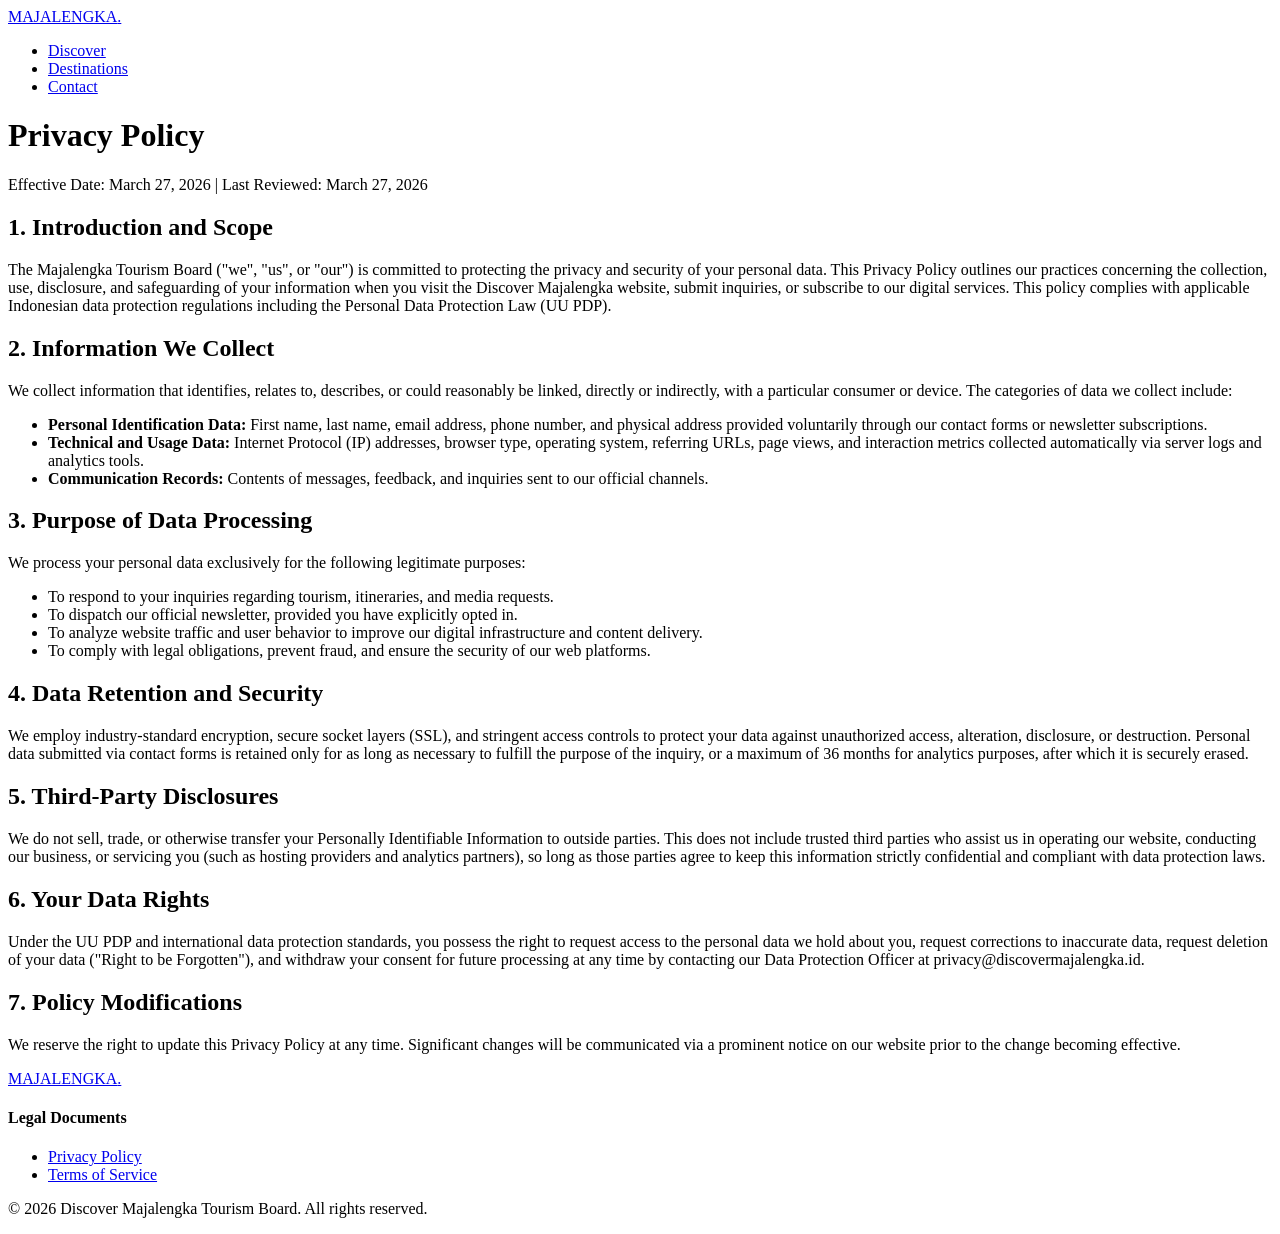
==== privacy-policy.html @ 2ded843b "Create privacy-policy.html" ====
<!DOCTYPE html>
<html lang="en">
<head>
    <meta charset="UTF-8">
    <meta name="viewport" content="width=device-width, initial-scale=1.0">
    <title>Privacy Policy | Discover Majalengka</title>
    <link rel="preconnect" href="https://fonts.googleapis.com">
    <link rel="preconnect" href="https://fonts.gstatic.com" crossorigin>
    <link href="https://fonts.googleapis.com/css2?family=Cinzel:wght@600;700;800&family=Inter:wght@300;400;500;600;700&display=swap" rel="stylesheet">
    <link rel="stylesheet" href="style.css">
</head>
<body>
    <nav class="navbar" id="navbar">
        <div class="nav-container">
            <a href="index.html" class="brand-logo">MAJALENGKA<span class="dot">.</span></a>
            <ul class="nav-menu" id="nav-menu">
                <li><a href="index.html">Discover</a></li>
                <li><a href="destinations.html">Destinations</a></li>
                <li><a href="contact.html">Contact</a></li>
            </ul>
        </div>
    </nav>
    <header class="page-header bg-dark slim-header">
        <div class="container text-center">
            <h1 class="hero-title animate-up">Privacy Policy</h1>
        </div>
    </header>
    <main class="bg-light section-padding">
        <div class="container doc-container">
            <div class="doc-meta">Effective Date: March 27, 2026 | Last Reviewed: March 27, 2026</div>
            <h2>1. Introduction and Scope</h2>
            <p>The Majalengka Tourism Board ("we", "us", or "our") is committed to protecting the privacy and security of your personal data. This Privacy Policy outlines our practices concerning the collection, use, disclosure, and safeguarding of your information when you visit the Discover Majalengka website, submit inquiries, or subscribe to our digital services. This policy complies with applicable Indonesian data protection regulations including the Personal Data Protection Law (UU PDP).</p>
            <h2>2. Information We Collect</h2>
            <p>We collect information that identifies, relates to, describes, or could reasonably be linked, directly or indirectly, with a particular consumer or device. The categories of data we collect include:</p>
            <ul>
                <li><strong>Personal Identification Data:</strong> First name, last name, email address, phone number, and physical address provided voluntarily through our contact forms or newsletter subscriptions.</li>
                <li><strong>Technical and Usage Data:</strong> Internet Protocol (IP) addresses, browser type, operating system, referring URLs, page views, and interaction metrics collected automatically via server logs and analytics tools.</li>
                <li><strong>Communication Records:</strong> Contents of messages, feedback, and inquiries sent to our official channels.</li>
            </ul>
            <h2>3. Purpose of Data Processing</h2>
            <p>We process your personal data exclusively for the following legitimate purposes:</p>
            <ul>
                <li>To respond to your inquiries regarding tourism, itineraries, and media requests.</li>
                <li>To dispatch our official newsletter, provided you have explicitly opted in.</li>
                <li>To analyze website traffic and user behavior to improve our digital infrastructure and content delivery.</li>
                <li>To comply with legal obligations, prevent fraud, and ensure the security of our web platforms.</li>
            </ul>
            <h2>4. Data Retention and Security</h2>
            <p>We employ industry-standard encryption, secure socket layers (SSL), and stringent access controls to protect your data against unauthorized access, alteration, disclosure, or destruction. Personal data submitted via contact forms is retained only for as long as necessary to fulfill the purpose of the inquiry, or a maximum of 36 months for analytics purposes, after which it is securely erased.</p>
            <h2>5. Third-Party Disclosures</h2>
            <p>We do not sell, trade, or otherwise transfer your Personally Identifiable Information to outside parties. This does not include trusted third parties who assist us in operating our website, conducting our business, or servicing you (such as hosting providers and analytics partners), so long as those parties agree to keep this information strictly confidential and compliant with data protection laws.</p>
            <h2>6. Your Data Rights</h2>
            <p>Under the UU PDP and international data protection standards, you possess the right to request access to the personal data we hold about you, request corrections to inaccurate data, request deletion of your data ("Right to be Forgotten"), and withdraw your consent for future processing at any time by contacting our Data Protection Officer at privacy@discovermajalengka.id.</p>
            <h2>7. Policy Modifications</h2>
            <p>We reserve the right to update this Privacy Policy at any time. Significant changes will be communicated via a prominent notice on our website prior to the change becoming effective.</p>
        </div>
    </main>
    <footer class="site-footer">
        <div class="container footer-grid">
            <div class="footer-brand">
                <a href="index.html" class="brand-logo light">MAJALENGKA<span class="dot">.</span></a>
            </div>
            <div class="footer-links">
                <h4 class="footer-title">Legal Documents</h4>
                <ul>
                    <li><a href="privacy-policy.html" class="active">Privacy Policy</a></li>
                    <li><a href="terms-of-service.html">Terms of Service</a></li>
                </ul>
            </div>
        </div>
        <div class="footer-bottom">
            <div class="container bottom-flex">
                <p class="copyright">&copy; 2026 Discover Majalengka Tourism Board. All rights reserved.</p>
            </div>
        </div>
    </footer>
    <script src="script.js"></script>
</body>
</html>
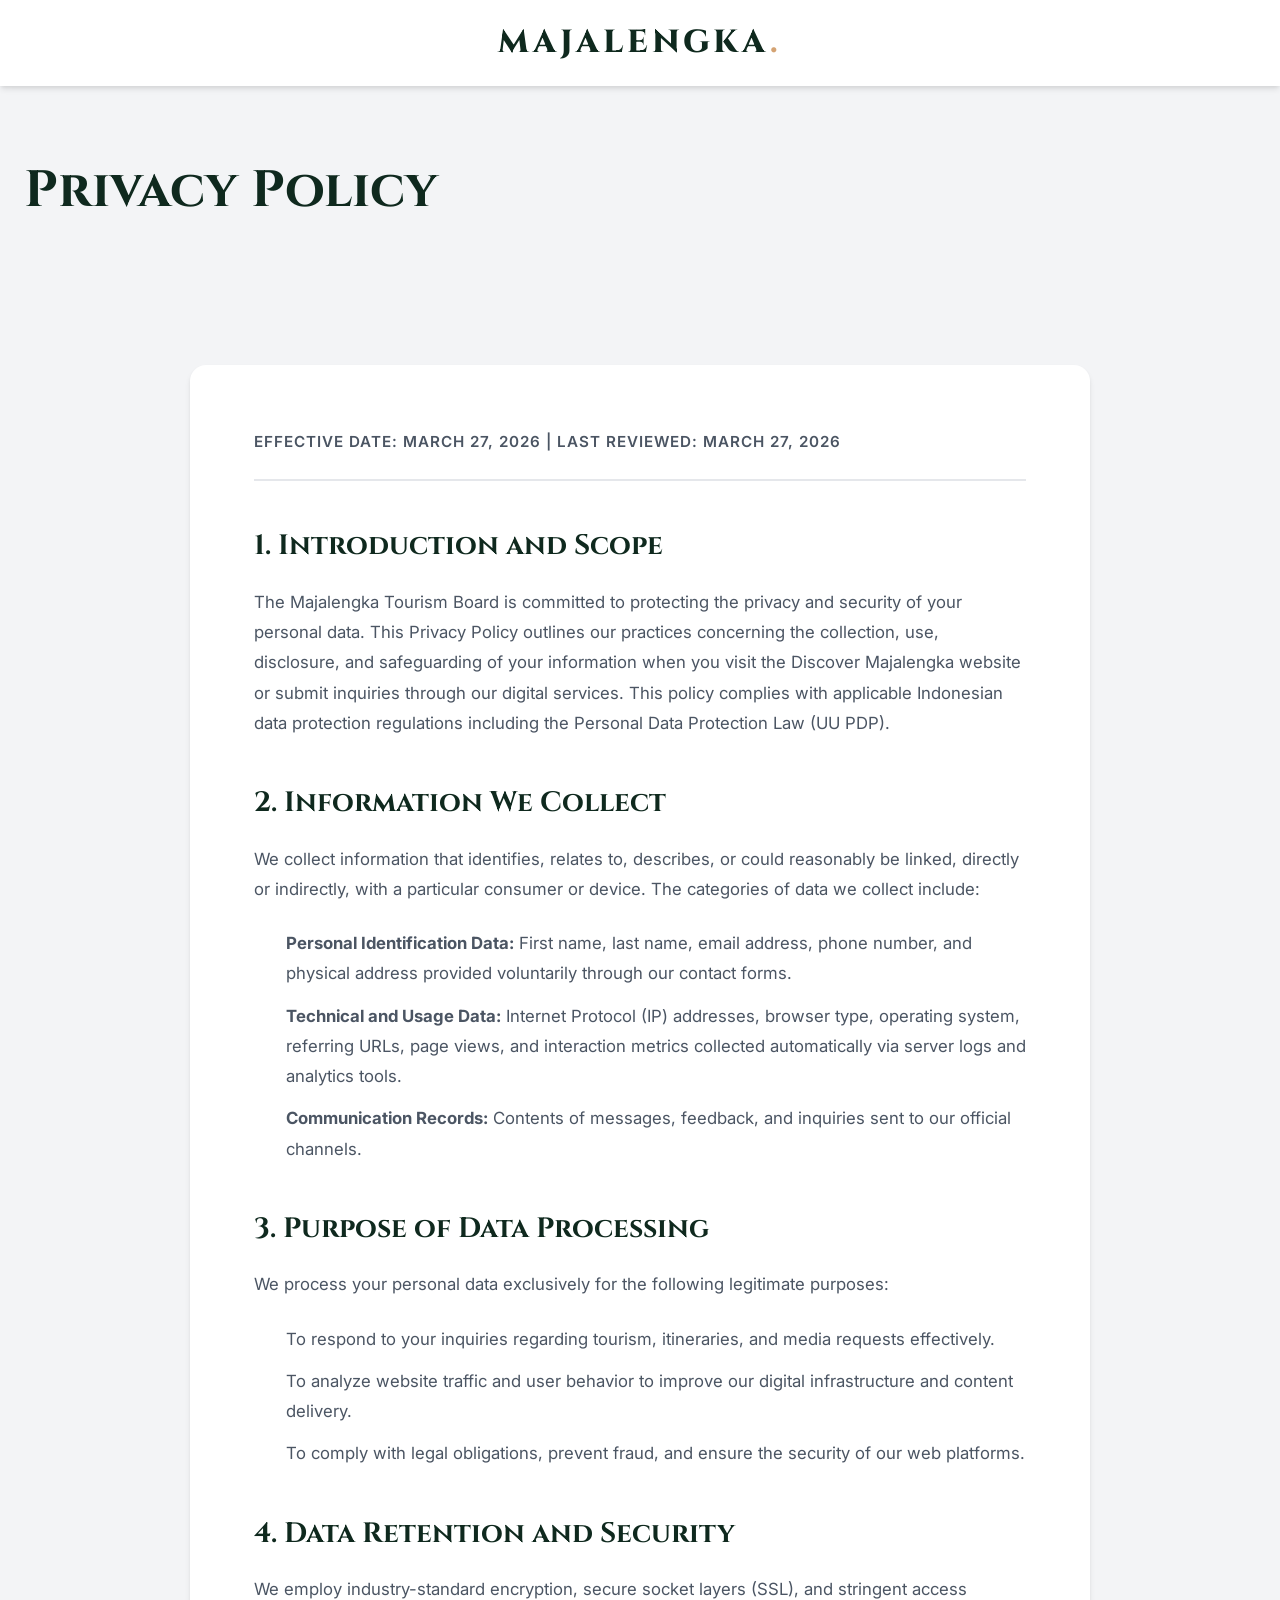
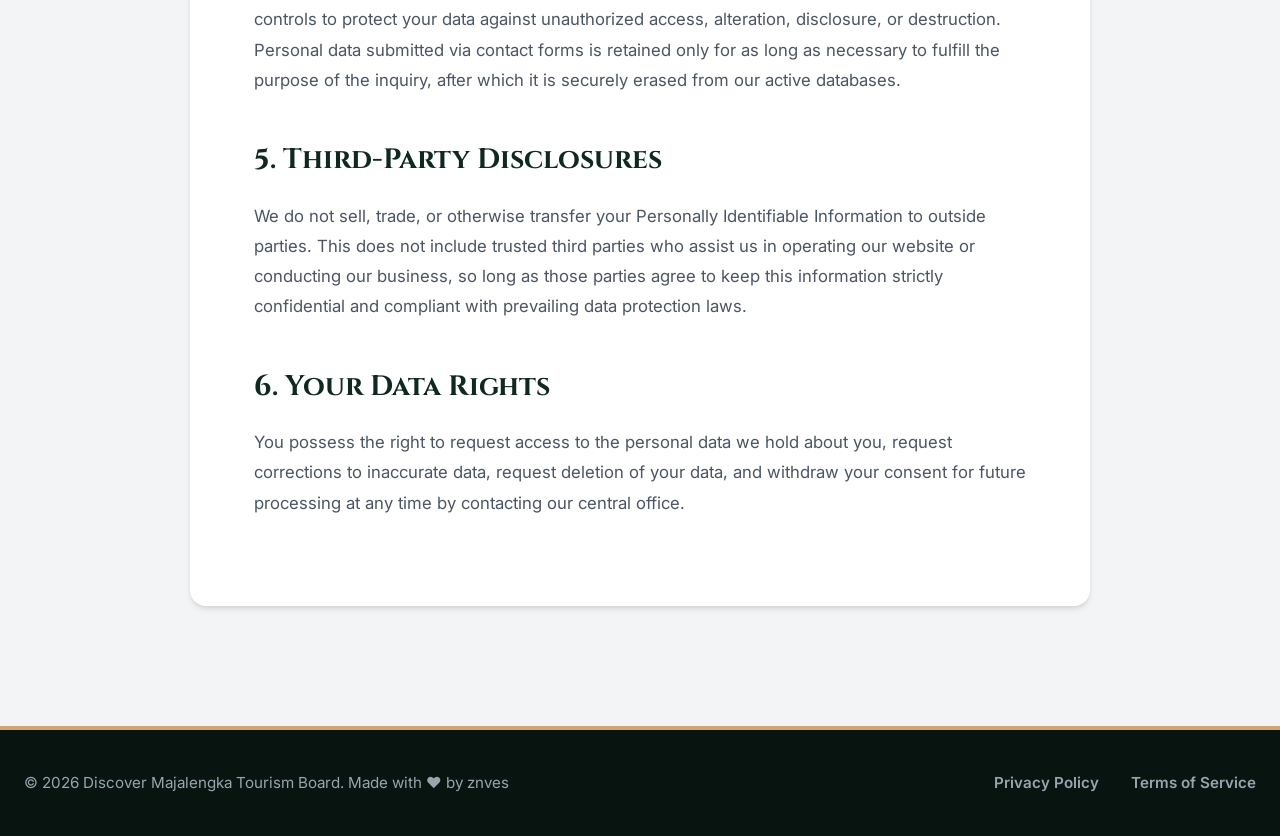
==== commit 773e2b2b: "Update privacy-policy.html" ====
--- a/privacy-policy.html
+++ b/privacy-policy.html
@@ -3,74 +3,57 @@
 <head>
     <meta charset="UTF-8">
     <meta name="viewport" content="width=device-width, initial-scale=1.0">
+    <meta name="description" content="Privacy Policy for Discover Majalengka. Learn how we collect, use, and protect your personal data.">
     <title>Privacy Policy | Discover Majalengka</title>
     <link rel="preconnect" href="https://fonts.googleapis.com">
     <link rel="preconnect" href="https://fonts.gstatic.com" crossorigin>
     <link href="https://fonts.googleapis.com/css2?family=Cinzel:wght@600;700;800&family=Inter:wght@300;400;500;600;700&display=swap" rel="stylesheet">
     <link rel="stylesheet" href="style.css">
 </head>
-<body>
-    <nav class="navbar" id="navbar">
+<body class="bg-light">
+    <nav class="navbar solid-nav" id="navbar">
         <div class="nav-container">
             <a href="index.html" class="brand-logo">MAJALENGKA<span class="dot">.</span></a>
-            <ul class="nav-menu" id="nav-menu">
-                <li><a href="index.html">Discover</a></li>
-                <li><a href="destinations.html">Destinations</a></li>
-                <li><a href="contact.html">Contact</a></li>
-            </ul>
         </div>
     </nav>
-    <header class="page-header bg-dark slim-header">
+    <header class="doc-header">
         <div class="container text-center">
-            <h1 class="hero-title animate-up">Privacy Policy</h1>
+            <h1 class="section-title">Privacy Policy</h1>
         </div>
     </header>
-    <main class="bg-light section-padding">
+    <main class="section-padding">
         <div class="container doc-container">
             <div class="doc-meta">Effective Date: March 27, 2026 | Last Reviewed: March 27, 2026</div>
             <h2>1. Introduction and Scope</h2>
-            <p>The Majalengka Tourism Board ("we", "us", or "our") is committed to protecting the privacy and security of your personal data. This Privacy Policy outlines our practices concerning the collection, use, disclosure, and safeguarding of your information when you visit the Discover Majalengka website, submit inquiries, or subscribe to our digital services. This policy complies with applicable Indonesian data protection regulations including the Personal Data Protection Law (UU PDP).</p>
+            <p>The Majalengka Tourism Board is committed to protecting the privacy and security of your personal data. This Privacy Policy outlines our practices concerning the collection, use, disclosure, and safeguarding of your information when you visit the Discover Majalengka website or submit inquiries through our digital services. This policy complies with applicable Indonesian data protection regulations including the Personal Data Protection Law (UU PDP).</p>
             <h2>2. Information We Collect</h2>
             <p>We collect information that identifies, relates to, describes, or could reasonably be linked, directly or indirectly, with a particular consumer or device. The categories of data we collect include:</p>
             <ul>
-                <li><strong>Personal Identification Data:</strong> First name, last name, email address, phone number, and physical address provided voluntarily through our contact forms or newsletter subscriptions.</li>
+                <li><strong>Personal Identification Data:</strong> First name, last name, email address, phone number, and physical address provided voluntarily through our contact forms.</li>
                 <li><strong>Technical and Usage Data:</strong> Internet Protocol (IP) addresses, browser type, operating system, referring URLs, page views, and interaction metrics collected automatically via server logs and analytics tools.</li>
                 <li><strong>Communication Records:</strong> Contents of messages, feedback, and inquiries sent to our official channels.</li>
             </ul>
             <h2>3. Purpose of Data Processing</h2>
             <p>We process your personal data exclusively for the following legitimate purposes:</p>
             <ul>
-                <li>To respond to your inquiries regarding tourism, itineraries, and media requests.</li>
-                <li>To dispatch our official newsletter, provided you have explicitly opted in.</li>
+                <li>To respond to your inquiries regarding tourism, itineraries, and media requests effectively.</li>
                 <li>To analyze website traffic and user behavior to improve our digital infrastructure and content delivery.</li>
                 <li>To comply with legal obligations, prevent fraud, and ensure the security of our web platforms.</li>
             </ul>
             <h2>4. Data Retention and Security</h2>
-            <p>We employ industry-standard encryption, secure socket layers (SSL), and stringent access controls to protect your data against unauthorized access, alteration, disclosure, or destruction. Personal data submitted via contact forms is retained only for as long as necessary to fulfill the purpose of the inquiry, or a maximum of 36 months for analytics purposes, after which it is securely erased.</p>
+            <p>We employ industry-standard encryption, secure socket layers (SSL), and stringent access controls to protect your data against unauthorized access, alteration, disclosure, or destruction. Personal data submitted via contact forms is retained only for as long as necessary to fulfill the purpose of the inquiry, after which it is securely erased from our active databases.</p>
             <h2>5. Third-Party Disclosures</h2>
-            <p>We do not sell, trade, or otherwise transfer your Personally Identifiable Information to outside parties. This does not include trusted third parties who assist us in operating our website, conducting our business, or servicing you (such as hosting providers and analytics partners), so long as those parties agree to keep this information strictly confidential and compliant with data protection laws.</p>
+            <p>We do not sell, trade, or otherwise transfer your Personally Identifiable Information to outside parties. This does not include trusted third parties who assist us in operating our website or conducting our business, so long as those parties agree to keep this information strictly confidential and compliant with prevailing data protection laws.</p>
             <h2>6. Your Data Rights</h2>
-            <p>Under the UU PDP and international data protection standards, you possess the right to request access to the personal data we hold about you, request corrections to inaccurate data, request deletion of your data ("Right to be Forgotten"), and withdraw your consent for future processing at any time by contacting our Data Protection Officer at privacy@discovermajalengka.id.</p>
-            <h2>7. Policy Modifications</h2>
-            <p>We reserve the right to update this Privacy Policy at any time. Significant changes will be communicated via a prominent notice on our website prior to the change becoming effective.</p>
+            <p>You possess the right to request access to the personal data we hold about you, request corrections to inaccurate data, request deletion of your data, and withdraw your consent for future processing at any time by contacting our central office.</p>
         </div>
     </main>
-    <footer class="site-footer">
-        <div class="container footer-grid">
-            <div class="footer-brand">
-                <a href="index.html" class="brand-logo light">MAJALENGKA<span class="dot">.</span></a>
-            </div>
-            <div class="footer-links">
-                <h4 class="footer-title">Legal Documents</h4>
-                <ul>
-                    <li><a href="privacy-policy.html" class="active">Privacy Policy</a></li>
-                    <li><a href="terms-of-service.html">Terms of Service</a></li>
-                </ul>
-            </div>
-        </div>
-        <div class="footer-bottom">
-            <div class="container bottom-flex">
-                <p class="copyright">&copy; 2026 Discover Majalengka Tourism Board. All rights reserved.</p>
+    <footer class="site-footer-simple">
+        <div class="container footer-simple-flex">
+            <p class="copyright">&copy; 2026 Discover Majalengka Tourism Board. Made with ❤ by znves</p>
+            <div class="legal-links">
+                <a href="privacy-policy.html">Privacy Policy</a>
+                <a href="terms-of-service.html">Terms of Service</a>
             </div>
         </div>
     </footer>
--- a/style.css
+++ b/style.css
@@ -0,0 +1,619 @@
+:root {
+    --primary-color: #0f291e;
+    --primary-light: #1b4d35;
+    --primary-dark: #07140f;
+    --accent-color: #d4a373;
+    --accent-hover: #bc8a59;
+    --text-main: #1f2937;
+    --text-light: #f9fafb;
+    --text-muted: #4b5563;
+    --bg-main: #ffffff;
+    --bg-light: #f3f4f6;
+    --bg-dark: #111827;
+    --border-color: #e5e7eb;
+    --font-heading: 'Cinzel', serif;
+    --font-body: 'Inter', sans-serif;
+    --transition-fast: 0.2s ease-in-out;
+    --transition-normal: 0.3s cubic-bezier(0.4, 0, 0.2, 1);
+    --shadow-sm: 0 1px 2px 0 rgba(0, 0, 0, 0.05);
+    --shadow-md: 0 4px 6px -1px rgba(0, 0, 0, 0.1), 0 2px 4px -1px rgba(0, 0, 0, 0.06);
+    --shadow-lg: 0 10px 15px -3px rgba(0, 0, 0, 0.1), 0 4px 6px -2px rgba(0, 0, 0, 0.05);
+    --shadow-xl: 0 20px 25px -5px rgba(0, 0, 0, 0.1), 0 10px 10px -5px rgba(0, 0, 0, 0.04);
+    --radius-sm: 0.375rem;
+    --radius-md: 0.5rem;
+    --radius-lg: 1rem;
+    --z-nav: 1000;
+}
+*, *::before, *::after {
+    box-sizing: border-box;
+    margin: 0;
+    padding: 0;
+}
+html {
+    font-size: 16px;
+    scroll-behavior: smooth;
+    -webkit-font-smoothing: antialiased;
+    -moz-osx-font-smoothing: grayscale;
+}
+body {
+    font-family: var(--font-body);
+    color: var(--text-main);
+    background-color: var(--bg-main);
+    line-height: 1.7;
+    overflow-x: hidden;
+    display: flex;
+    flex-direction: column;
+    min-height: 100vh;
+}
+h1, h2, h3, h4, h5, h6 {
+    font-family: var(--font-heading);
+    color: var(--primary-color);
+    line-height: 1.2;
+    margin-bottom: 1rem;
+    font-weight: 700;
+}
+p {
+    margin-bottom: 1.5rem;
+}
+a {
+    text-decoration: none;
+    color: inherit;
+    transition: var(--transition-normal);
+}
+ul {
+    list-style: none;
+}
+img {
+    max-width: 100%;
+    height: auto;
+    display: block;
+    object-fit: cover;
+}
+.container {
+    width: 100%;
+    max-width: 1280px;
+    margin: 0 auto;
+    padding: 0 24px;
+}
+.section-padding {
+    padding: 120px 0;
+}
+.bg-light {
+    background-color: var(--bg-light);
+}
+.section-header {
+    margin-bottom: 64px;
+    max-width: 800px;
+}
+.section-header.center {
+    text-align: center;
+    margin-left: auto;
+    margin-right: auto;
+}
+.section-badge {
+    display: inline-block;
+    font-size: 0.875rem;
+    font-weight: 700;
+    text-transform: uppercase;
+    letter-spacing: 3px;
+    color: var(--accent-color);
+    margin-bottom: 16px;
+}
+.section-title {
+    font-size: clamp(2.5rem, 4vw, 3.5rem);
+    margin-bottom: 24px;
+    color: var(--primary-color);
+}
+.section-desc {
+    font-size: 1.125rem;
+    color: var(--text-muted);
+}
+.btn-primary {
+    display: inline-flex;
+    align-items: center;
+    justify-content: center;
+    padding: 16px 36px;
+    border-radius: var(--radius-sm);
+    font-family: var(--font-body);
+    font-weight: 600;
+    font-size: 1.125rem;
+    cursor: pointer;
+    border: 2px solid transparent;
+    transition: var(--transition-normal);
+    background-color: var(--accent-color);
+    color: var(--bg-main);
+    box-shadow: var(--shadow-md);
+}
+.btn-primary:hover {
+    background-color: var(--accent-hover);
+    transform: translateY(-4px);
+    box-shadow: var(--shadow-lg);
+}
+.w-100 {
+    width: 100%;
+}
+.navbar {
+    position: fixed;
+    top: 0;
+    left: 0;
+    width: 100%;
+    background-color: transparent;
+    z-index: var(--z-nav);
+    transition: var(--transition-normal);
+    padding: 24px 0;
+}
+.navbar.scrolled, .navbar.solid-nav {
+    background-color: rgba(255, 255, 255, 0.98);
+    backdrop-filter: blur(10px);
+    padding: 16px 0;
+    box-shadow: var(--shadow-md);
+}
+.navbar.scrolled .brand-logo, .navbar.solid-nav .brand-logo {
+    color: var(--primary-color);
+}
+.nav-container {
+    display: flex;
+    justify-content: center;
+    align-items: center;
+    width: 100%;
+}
+.brand-logo {
+    font-family: var(--font-heading);
+    font-size: 2rem;
+    font-weight: 800;
+    color: var(--text-light);
+    letter-spacing: 4px;
+    z-index: calc(var(--z-nav) + 1);
+    transition: var(--transition-normal);
+}
+.brand-logo .dot {
+    color: var(--accent-color);
+}
+.doc-header {
+    padding-top: 160px;
+}
+.hero-section {
+    position: relative;
+    min-height: 100vh;
+    display: flex;
+    align-items: center;
+    padding: 120px 24px 60px;
+    background-image: url('https://images.unsplash.com/photo-1544434914-f584e0394334?auto=format&fit=crop&w=1920&q=80');
+    background-size: cover;
+    background-position: center;
+    background-attachment: fixed;
+}
+.hero-overlay {
+    position: absolute;
+    inset: 0;
+    background: linear-gradient(135deg, rgba(15, 41, 30, 0.95) 0%, rgba(15, 41, 30, 0.7) 100%);
+}
+.hero-content {
+    position: relative;
+    z-index: 1;
+    max-width: 1000px;
+    margin: 0 auto;
+    text-align: center;
+    color: var(--text-light);
+}
+.hero-title {
+    font-size: clamp(3.5rem, 8vw, 6rem);
+    color: var(--text-light);
+    margin-bottom: 24px;
+    line-height: 1.05;
+    letter-spacing: -1px;
+    animation: fadeInUp 1s ease forwards;
+}
+.hero-description {
+    font-size: clamp(1.125rem, 2vw, 1.35rem);
+    margin-bottom: 48px;
+    max-width: 800px;
+    margin-left: auto;
+    margin-right: auto;
+    color: #d1d5db;
+    animation: fadeInUp 1s ease 0.2s forwards;
+    opacity: 0;
+    animation-fill-mode: forwards;
+}
+.hero-actions {
+    display: flex;
+    gap: 20px;
+    justify-content: center;
+    margin-bottom: 80px;
+    animation: fadeInUp 1s ease 0.4s forwards;
+    opacity: 0;
+    animation-fill-mode: forwards;
+}
+.hero-stats {
+    display: flex;
+    justify-content: center;
+    gap: 80px;
+    border-top: 1px solid rgba(255, 255, 255, 0.15);
+    padding-top: 48px;
+    animation: fadeIn 1s ease 0.6s forwards;
+    opacity: 0;
+    animation-fill-mode: forwards;
+}
+.stat-item {
+    display: flex;
+    flex-direction: column;
+    align-items: center;
+}
+.stat-number {
+    font-family: var(--font-heading);
+    font-size: 3rem;
+    font-weight: 800;
+    color: var(--accent-color);
+    line-height: 1;
+    margin-bottom: 12px;
+}
+.stat-label {
+    font-size: 0.875rem;
+    text-transform: uppercase;
+    letter-spacing: 2px;
+    color: #9ca3af;
+    font-weight: 600;
+}
+.intro-grid {
+    display: grid;
+    grid-template-columns: 1.1fr 0.9fr;
+    gap: 80px;
+    align-items: center;
+}
+.lead-text {
+    font-size: 1.35rem;
+    color: var(--primary-color);
+    font-weight: 500;
+    margin-bottom: 24px;
+    line-height: 1.6;
+}
+.intro-text p {
+    color: var(--text-muted);
+}
+.intro-gallery {
+    position: relative;
+    height: 650px;
+}
+.img-main {
+    width: 85%;
+    height: 85%;
+    position: absolute;
+    top: 0;
+    right: 0;
+    border-radius: var(--radius-lg);
+    box-shadow: var(--shadow-xl);
+}
+.img-sub {
+    width: 55%;
+    height: 55%;
+    position: absolute;
+    bottom: 0;
+    left: 0;
+    border-radius: var(--radius-lg);
+    border: 16px solid var(--bg-main);
+    box-shadow: var(--shadow-xl);
+}
+.filter-container {
+    display: flex;
+    justify-content: center;
+    gap: 16px;
+    margin-bottom: 56px;
+    flex-wrap: wrap;
+}
+.filter-btn {
+    padding: 12px 32px;
+    border-radius: 50px;
+    background-color: var(--bg-main);
+    border: 1px solid var(--border-color);
+    cursor: pointer;
+    font-weight: 600;
+    font-family: var(--font-body);
+    font-size: 1rem;
+    color: var(--text-muted);
+    transition: var(--transition-fast);
+    box-shadow: var(--shadow-sm);
+}
+.filter-btn:hover, .filter-btn.active {
+    background-color: var(--primary-color);
+    color: var(--text-light);
+    border-color: var(--primary-color);
+    box-shadow: var(--shadow-md);
+    transform: translateY(-2px);
+}
+.destination-grid {
+    display: grid;
+    gap: 40px;
+}
+.full-grid {
+    grid-template-columns: repeat(auto-fill, minmax(350px, 1fr));
+}
+.dest-card {
+    background-color: var(--bg-main);
+    border-radius: var(--radius-lg);
+    overflow: hidden;
+    box-shadow: var(--shadow-md);
+    transition: var(--transition-normal);
+    border: 1px solid var(--border-color);
+    display: flex;
+    flex-direction: column;
+}
+.dest-card:hover {
+    box-shadow: var(--shadow-xl);
+    transform: translateY(-8px);
+    border-color: var(--accent-color);
+}
+.dest-img-wrapper {
+    position: relative;
+    height: 280px;
+    overflow: hidden;
+}
+.dest-img-wrapper img {
+    width: 100%;
+    height: 100%;
+    transition: transform 0.6s cubic-bezier(0.4, 0, 0.2, 1);
+}
+.dest-card:hover .dest-img-wrapper img {
+    transform: scale(1.08);
+}
+.badge {
+    position: absolute;
+    top: 20px;
+    left: 20px;
+    background-color: var(--accent-color);
+    color: var(--primary-dark);
+    padding: 8px 16px;
+    border-radius: var(--radius-sm);
+    font-size: 0.85rem;
+    font-weight: 700;
+    letter-spacing: 1px;
+    text-transform: uppercase;
+    z-index: 2;
+    box-shadow: var(--shadow-md);
+}
+.dest-info {
+    padding: 32px;
+    flex: 1;
+    display: flex;
+    flex-direction: column;
+}
+.dest-info h3 {
+    font-size: 1.5rem;
+    margin-bottom: 12px;
+}
+.location {
+    color: var(--accent-color);
+    font-size: 0.95rem;
+    font-weight: 700;
+    margin-bottom: 16px;
+    text-transform: uppercase;
+    letter-spacing: 1px;
+}
+.desc {
+    color: var(--text-muted);
+    font-size: 1rem;
+    margin-bottom: 0;
+    line-height: 1.6;
+}
+.contact-layout {
+    display: grid;
+    grid-template-columns: 1fr 1.5fr;
+    gap: 80px;
+}
+.info-block {
+    margin-bottom: 32px;
+    padding: 40px;
+    background-color: var(--bg-light);
+    border-radius: var(--radius-lg);
+    box-shadow: var(--shadow-sm);
+}
+.info-block h3 {
+    font-size: 1.75rem;
+    margin-bottom: 24px;
+}
+.contact-detail-row {
+    display: flex;
+    margin-bottom: 20px;
+    border-bottom: 1px solid var(--border-color);
+    padding-bottom: 20px;
+}
+.detail-label {
+    font-weight: 700;
+    width: 120px;
+    color: var(--primary-color);
+    flex-shrink: 0;
+}
+.detail-value {
+    color: var(--text-muted);
+    flex: 1;
+    font-weight: 500;
+    word-break: break-word;
+}
+.inquiry-form {
+    background-color: var(--bg-main);
+    padding: 48px;
+    border-radius: var(--radius-lg);
+    box-shadow: var(--shadow-lg);
+    border: 1px solid var(--border-color);
+}
+.inquiry-form h3 {
+    font-size: 2rem;
+    margin-bottom: 16px;
+}
+.form-grid {
+    display: grid;
+    grid-template-columns: 1fr 1fr;
+    gap: 24px;
+}
+.input-group {
+    margin-bottom: 24px;
+    width: 100%;
+}
+.input-group label {
+    display: block;
+    margin-bottom: 10px;
+    font-weight: 600;
+    font-size: 0.95rem;
+    color: var(--text-main);
+}
+.input-group input, .input-group textarea {
+    width: 100%;
+    padding: 16px;
+    border: 2px solid var(--border-color);
+    border-radius: var(--radius-md);
+    font-family: var(--font-body);
+    font-size: 1rem;
+    background-color: var(--bg-light);
+    transition: var(--transition-fast);
+    color: var(--text-main);
+}
+.input-group input:focus, .input-group textarea:focus {
+    outline: none;
+    border-color: var(--accent-color);
+    background-color: var(--bg-main);
+    box-shadow: 0 0 0 4px rgba(212, 163, 115, 0.2);
+}
+.doc-container {
+    max-width: 900px;
+    background-color: var(--bg-main);
+    padding: 64px;
+    border-radius: var(--radius-lg);
+    box-shadow: var(--shadow-md);
+}
+.doc-meta {
+    color: var(--text-muted);
+    font-weight: 600;
+    margin-bottom: 40px;
+    padding-bottom: 24px;
+    border-bottom: 2px solid var(--border-color);
+    font-size: 0.95rem;
+    text-transform: uppercase;
+    letter-spacing: 1px;
+}
+.doc-container h2 {
+    font-size: 1.75rem;
+    margin: 48px 0 24px;
+}
+.doc-container p, .doc-container ul {
+    margin-bottom: 24px;
+    color: var(--text-muted);
+    font-size: 1.05rem;
+    line-height: 1.8;
+}
+.doc-container ul {
+    padding-left: 32px;
+}
+.doc-container li {
+    margin-bottom: 12px;
+}
+.site-footer-simple {
+    background-color: var(--primary-dark);
+    color: var(--text-light);
+    padding: 40px 0;
+    margin-top: auto;
+    border-top: 4px solid var(--accent-color);
+}
+.footer-simple-flex {
+    display: flex;
+    justify-content: space-between;
+    align-items: center;
+    flex-wrap: wrap;
+    gap: 24px;
+}
+.copyright {
+    color: #9ca3af;
+    margin: 0;
+    font-size: 0.95rem;
+}
+.legal-links {
+    display: flex;
+    gap: 32px;
+}
+.legal-links a {
+    color: #9ca3af;
+    font-size: 0.95rem;
+    font-weight: 600;
+    transition: var(--transition-fast);
+}
+.legal-links a:hover {
+    color: var(--accent-color);
+}
+@keyframes fadeInUp {
+    from { opacity: 0; transform: translateY(40px); }
+    to { opacity: 1; transform: translateY(0); }
+}
+@keyframes fadeIn {
+    from { opacity: 0; }
+    to { opacity: 1; }
+}
+.animate-on-scroll {
+    opacity: 0;
+    transform: translateY(30px);
+    transition: opacity 0.8s ease-out, transform 0.8s ease-out;
+}
+.animate-on-scroll.is-visible {
+    opacity: 1;
+    transform: translateY(0);
+}
+@media screen and (max-width: 1200px) {
+    .intro-grid, .contact-layout {
+        grid-template-columns: 1fr;
+        gap: 60px;
+    }
+    .intro-gallery {
+        margin-top: 64px;
+    }
+    .hero-stats {
+        gap: 40px;
+    }
+}
+@media screen and (max-width: 768px) {
+    .section-padding {
+        padding: 80px 0;
+    }
+    .nav-container {
+        padding: 0 20px;
+    }
+    .brand-logo {
+        margin-right: -4px;
+        font-size: 1.5rem;
+    }
+    .hero-title {
+        font-size: 3rem;
+    }
+    .hero-stats {
+        flex-wrap: wrap;
+        justify-content: center;
+        gap: 32px;
+    }
+    .stat-item {
+        width: 40%;
+    }
+    .form-grid {
+        grid-template-columns: 1fr;
+        gap: 0;
+    }
+    .inquiry-form {
+        padding: 32px 24px;
+    }
+    .info-block {
+        padding: 32px 24px;
+    }
+    .contact-detail-row {
+        flex-direction: column;
+        gap: 8px;
+    }
+    .detail-label {
+        width: 100%;
+        margin-bottom: 0;
+    }
+    .footer-simple-flex {
+        flex-direction: column;
+        text-align: center;
+    }
+    .full-grid {
+        grid-template-columns: 1fr;
+    }
+    .intro-gallery {
+        height: 400px;
+    }
+    }
